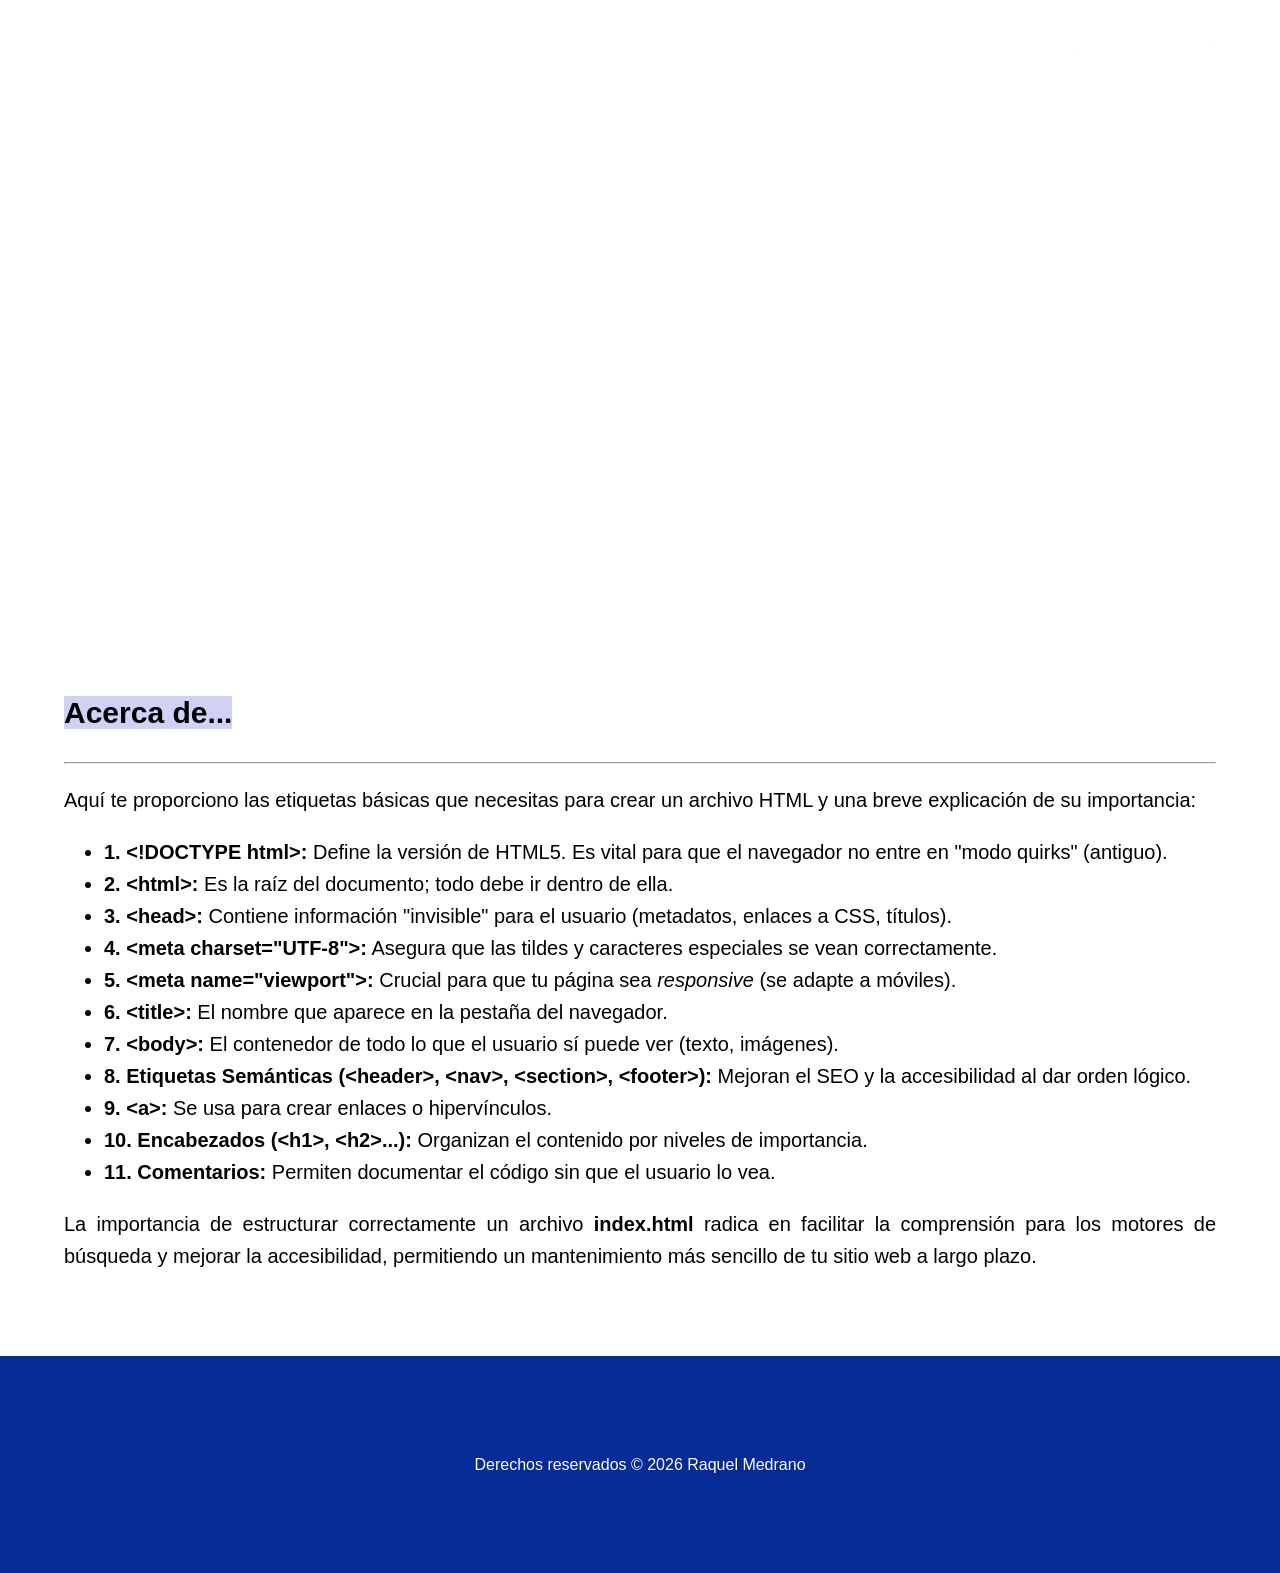
==== about.html @ b56dda62 "primer cambio" ====
<!DOCTYPE html>
<html lang="es">
<head>
    <meta charset="UTF-8">
    <meta name="viewport" content="width=device-width, initial-scale=1.0">
    <title>Acerca de - CURSO HTML</title>
    <link rel="stylesheet" href="styles.css">
</head>

<body>

    <header id="mi-encabezado">
        <nav>
            <ul>
                <li><a href="index.html">Inicio</a></li>
                <li><a href="about.html">Acerca de</a></li>
                <li><a href="contact.html">Contacto</a></li>
            </ul>
        </nav>

        <div class="header-content">
            <h1>Curso de HTML</h1>
            <p>Acerca de</p>
        </div>
    </header>

    <main>
        <section class="contenido">
            <h2>
                <span style="background-color:rgb(208, 209, 245);">Acerca de...</span>
            </h2>
            
            <hr>

            <article>
                <p>Aquí te proporciono las etiquetas básicas que necesitas para crear un archivo HTML y una breve explicación de su importancia:</p>

                <ul>
                    <li><strong>1. &lt;!DOCTYPE html&gt;:</strong> Define la versión de HTML5. Es vital para que el navegador no entre en "modo quirks" (antiguo).</li>
                    <li><strong>2. &lt;html&gt;:</strong> Es la raíz del documento; todo debe ir dentro de ella.</li>
                    <li><strong>3. &lt;head&gt;:</strong> Contiene información "invisible" para el usuario (metadatos, enlaces a CSS, títulos).</li>
                    <li><strong>4. &lt;meta charset="UTF-8"&gt;:</strong> Asegura que las tildes y caracteres especiales se vean correctamente.</li>
                    <li><strong>5. &lt;meta name="viewport"&gt;:</strong> Crucial para que tu página sea <em>responsive</em> (se adapte a móviles).</li>
                    <li><strong>6. &lt;title&gt;:</strong> El nombre que aparece en la pestaña del navegador.</li>
                    <li><strong>7. &lt;body&gt;:</strong> El contenedor de todo lo que el usuario sí puede ver (texto, imágenes).</li>
                    <li><strong>8. Etiquetas Semánticas (&lt;header&gt;, &lt;nav&gt;, &lt;section&gt;, &lt;footer&gt;):</strong> Mejoran el SEO y la accesibilidad al dar orden lógico.</li>
                    <li><strong>9. &lt;a&gt;:</strong> Se usa para crear enlaces o hipervínculos.</li>
                    <li><strong>10. Encabezados (&lt;h1&gt;, &lt;h2&gt;...):</strong> Organizan el contenido por niveles de importancia.</li>
                    <li><strong>11. Comentarios:</strong> Permiten documentar el código sin que el usuario lo vea.</li>
                </ul>

                <p>
                    La importancia de estructurar correctamente un archivo <strong>index.html</strong> radica en facilitar la comprensión para los motores de búsqueda y mejorar la accesibilidad, permitiendo un mantenimiento más sencillo de tu sitio web a largo plazo.
                </p>
            </article>
        </section>
    </main>

    <footer class="footer">
        <p>Derechos reservados © 2026 Raquel Medrano</p>
    </footer>

    <script src="script.js"></script>

</body>
</html>
---- styles.css ----
/* =========================================
   1. CONFIGURACIÓN GLOBAL (BODY)
   ========================================= */
body {
    /* Elimina los espacios por defecto del navegador */
    margin: 0;
    font-family: Arial, Helvetica, sans-serif;
    line-height: 1.6;
}

/* =========================================
   2. MENÚ DE NAVEGACIÓN (NAV)
   ========================================= */
nav {
    /* Menú transparente y fijo en la parte superior */
    background-color: rgba(255, 255, 255, 0);
    padding: 20px;
    position: fixed;
    top: 0;
    left: 0;
    width: 100%;
    z-index: 1000; /* Asegura que el menú esté por encima de todo */
    transition: background-color 0.5s;
}

nav ul {
    list-style-type: none; /* Quita los puntos de la lista */
    text-align: right;
    margin-right: 3rem;
}

nav li {
    display: inline; /* Coloca los elementos del menú en línea */
    margin-right: 30px;
}

nav a {
    text-decoration: none; /* Quita el subrayado de los links */
    color: #fffdfd;
    font-weight: bold;
}

nav a:hover {
    color: #ff9900; /* Color naranja al pasar el mouse */
}

/* =========================================
   3. ENCABEZADO (HERO SECTION)
   ========================================= */
#mi-encabezado {
    /* Imagen de fondo que cubre toda la sección */
    background-image: url('img/Cuidad.jpg');
    background-size: cover;
    background-position: center;
    height: 35rem;
    
    /* Centrado de texto y color */
    color: #ffffff;
    display: flex; /* Flexbox para ayudar al centrado vertical si fuera necesario */
    flex-direction: column;
    justify-content: center;
    text-align: center;
    padding: 20px;
}

#mi-encabezado h1 {
    font-size: 45px;
    margin-bottom: 10px;
}

#mi-encabezado p {
    font-size: 25px;
}

/* =========================================
   4. CONTENIDO PRINCIPAL
   ========================================= */
.contenido {
    color: #000000;
    font-size: 20px;
    padding: 5%;
    text-align: justify;
}

/* =========================================
   5. PIE DE PÁGINA (FOOTER)
   ========================================= */
.footer {
    background-color: rgb(5, 43, 150); /* Azul oscuro */
    padding: 5rem 1rem; /* Reducido un poco para que no sea excesivo */
    color: #ffffff;
    text-align: center;
}
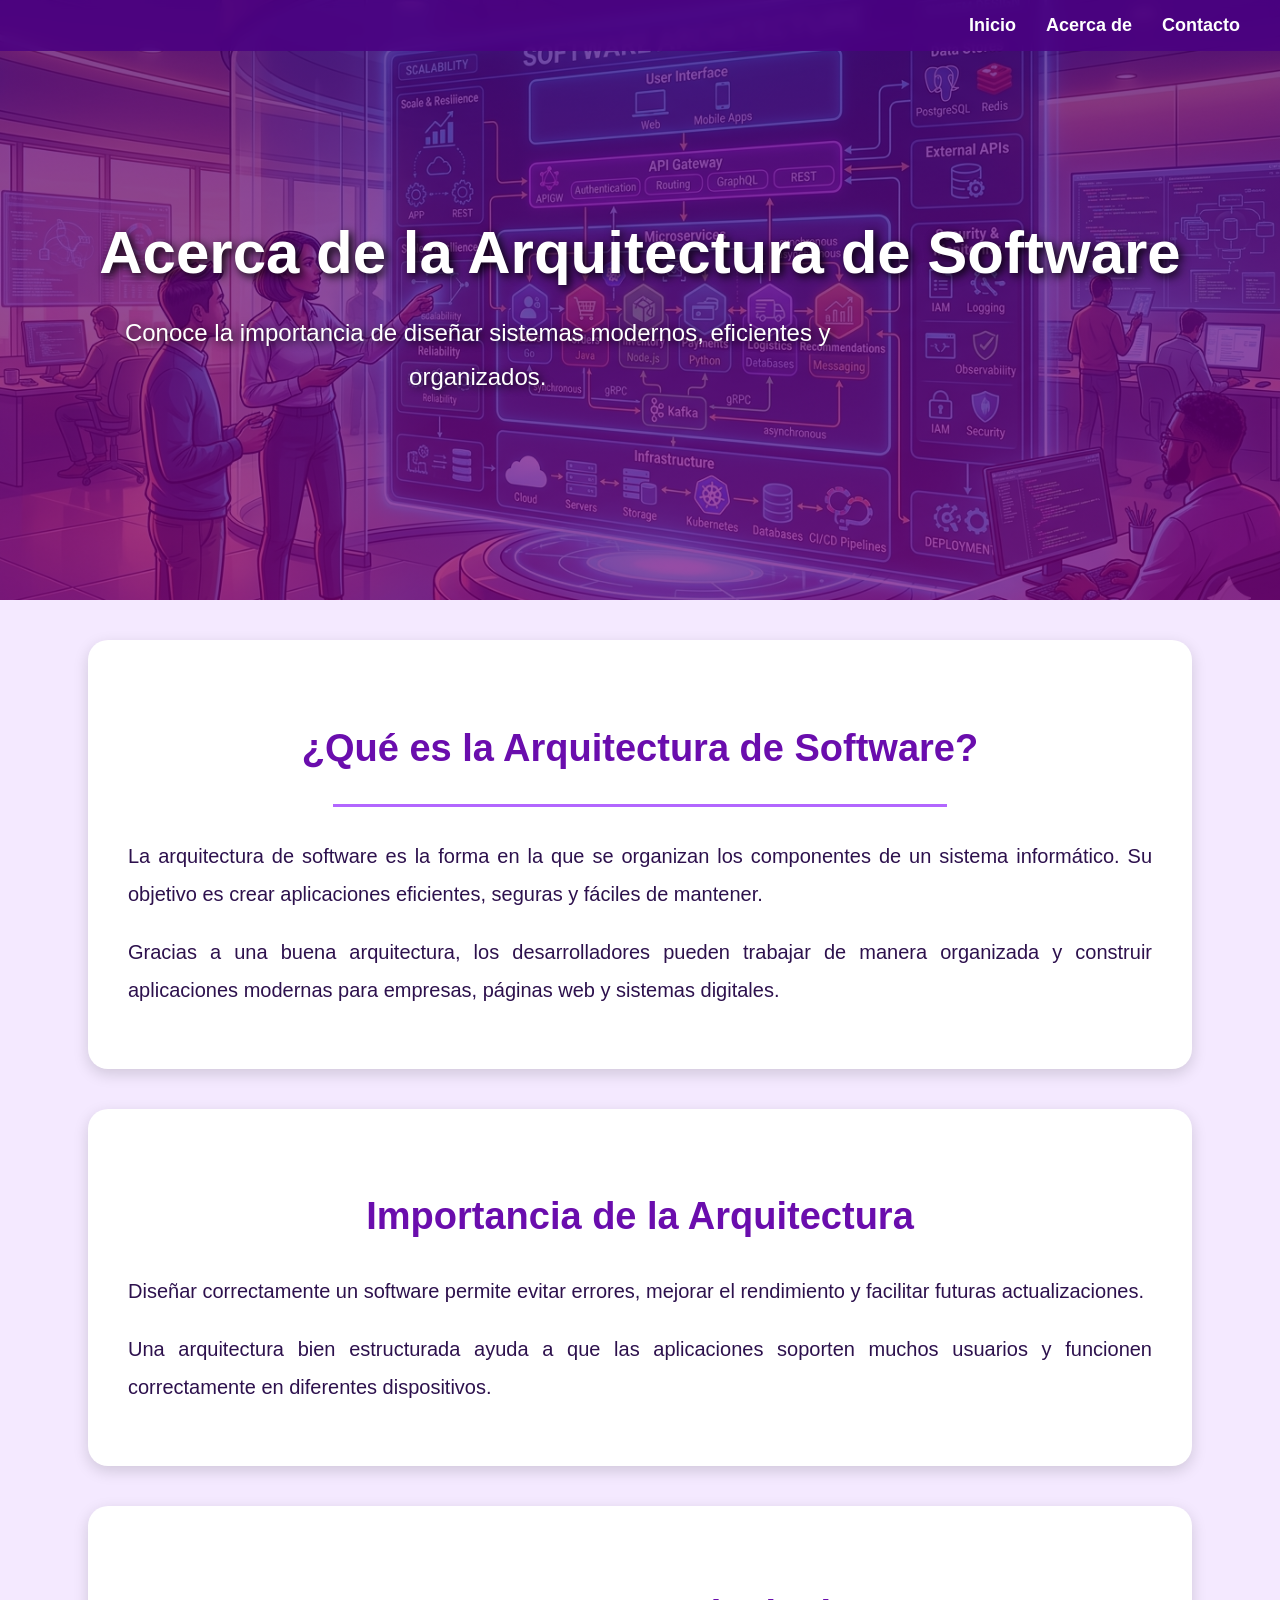
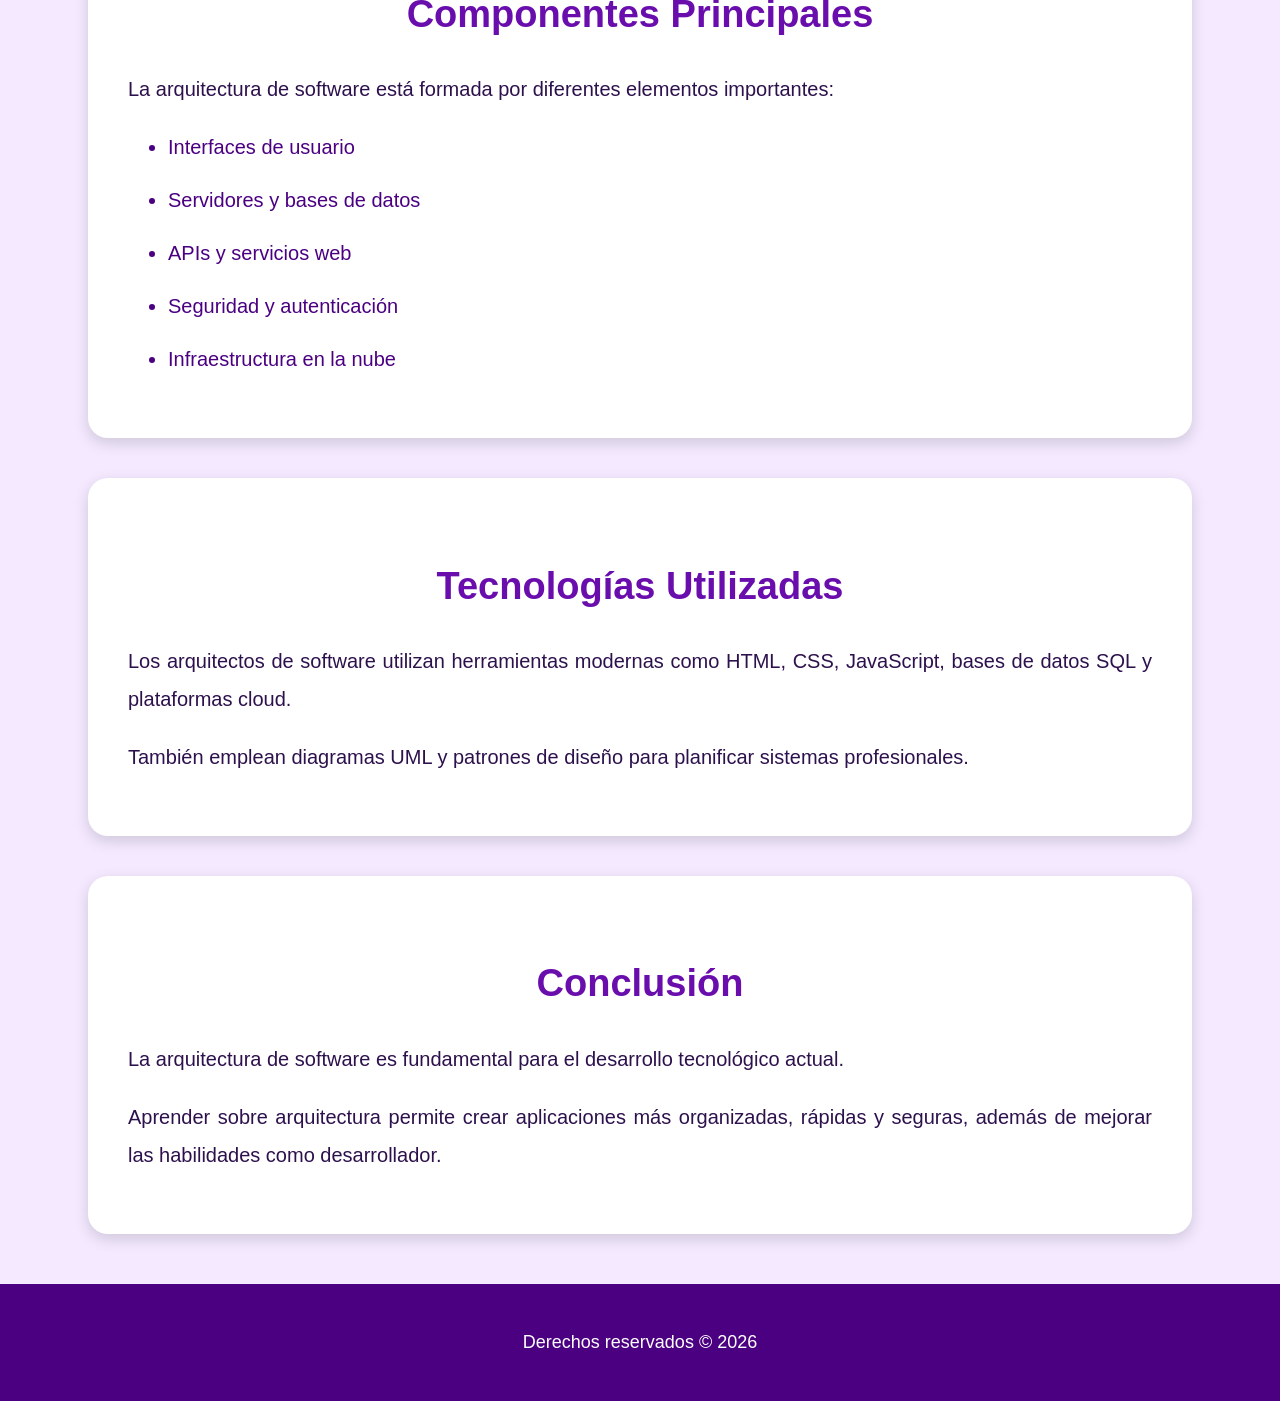
==== commit df3a9d88: "cambios 4" ====
--- a/about.html
+++ b/about.html
@@ -1,65 +1,185 @@
 <!DOCTYPE html>
 <html lang="es">
+
 <head>
+
+    <!-- ========================================= -->
+    <!-- CONFIGURACIÓN GENERAL DE LA PÁGINA -->
+    <!-- ========================================= -->
     <meta charset="UTF-8">
+
+    <!-- ADAPTAR LA PÁGINA A CELULARES -->
     <meta name="viewport" content="width=device-width, initial-scale=1.0">
-    <title>Acerca de - CURSO HTML</title>
+
+    <!-- TÍTULO DE LA PÁGINA -->
+    <title>Acerca de | Arquitectura de Software</title>
+
+    <!-- ENLACE AL ARCHIVO CSS -->
     <link rel="stylesheet" href="styles.css">
+
 </head>
 
 <body>
 
+    <!-- ========================================= -->
+    <!-- ENCABEZADO PRINCIPAL -->
+    <!-- ========================================= -->
     <header id="mi-encabezado">
+
+        <!-- MENÚ DE NAVEGACIÓN -->
         <nav>
+
             <ul>
+
                 <li><a href="index.html">Inicio</a></li>
+
                 <li><a href="about.html">Acerca de</a></li>
+
                 <li><a href="contact.html">Contacto</a></li>
+
             </ul>
+
         </nav>
 
-        <div class="header-content">
-            <h1>Curso de HTML</h1>
-            <p>Acerca de</p>
+        <!-- TEXTO DEL ENCABEZADO -->
+        <div class="texto-encabezado">
+
+            <h1>Acerca de la Arquitectura de Software</h1>
+
+            <p>
+                Conoce la importancia de diseñar sistemas modernos,
+                eficientes y organizados.
+            </p>
+
         </div>
+
     </header>
 
+    <!-- ========================================= -->
+    <!-- CONTENIDO PRINCIPAL -->
+    <!-- ========================================= -->
     <main>
+
+        <!-- SECCIÓN INTRODUCTORIA -->
         <section class="contenido">
-            <h2>
-                <span style="background-color:rgb(208, 209, 245);">Acerca de...</span>
-            </h2>
-            
+
+            <h2>¿Qué es la Arquitectura de Software?</h2>
+
             <hr>
 
-            <article>
-                <p>Aquí te proporciono las etiquetas básicas que necesitas para crear un archivo HTML y una breve explicación de su importancia:</p>
+            <p>
+                La arquitectura de software es la forma en la que
+                se organizan los componentes de un sistema informático.
+                Su objetivo es crear aplicaciones eficientes,
+                seguras y fáciles de mantener.
+            </p>
 
-                <ul>
-                    <li><strong>1. &lt;!DOCTYPE html&gt;:</strong> Define la versión de HTML5. Es vital para que el navegador no entre en "modo quirks" (antiguo).</li>
-                    <li><strong>2. &lt;html&gt;:</strong> Es la raíz del documento; todo debe ir dentro de ella.</li>
-                    <li><strong>3. &lt;head&gt;:</strong> Contiene información "invisible" para el usuario (metadatos, enlaces a CSS, títulos).</li>
-                    <li><strong>4. &lt;meta charset="UTF-8"&gt;:</strong> Asegura que las tildes y caracteres especiales se vean correctamente.</li>
-                    <li><strong>5. &lt;meta name="viewport"&gt;:</strong> Crucial para que tu página sea <em>responsive</em> (se adapte a móviles).</li>
-                    <li><strong>6. &lt;title&gt;:</strong> El nombre que aparece en la pestaña del navegador.</li>
-                    <li><strong>7. &lt;body&gt;:</strong> El contenedor de todo lo que el usuario sí puede ver (texto, imágenes).</li>
-                    <li><strong>8. Etiquetas Semánticas (&lt;header&gt;, &lt;nav&gt;, &lt;section&gt;, &lt;footer&gt;):</strong> Mejoran el SEO y la accesibilidad al dar orden lógico.</li>
-                    <li><strong>9. &lt;a&gt;:</strong> Se usa para crear enlaces o hipervínculos.</li>
-                    <li><strong>10. Encabezados (&lt;h1&gt;, &lt;h2&gt;...):</strong> Organizan el contenido por niveles de importancia.</li>
-                    <li><strong>11. Comentarios:</strong> Permiten documentar el código sin que el usuario lo vea.</li>
-                </ul>
+            <p>
+                Gracias a una buena arquitectura,
+                los desarrolladores pueden trabajar de manera organizada
+                y construir aplicaciones modernas para empresas,
+                páginas web y sistemas digitales.
+            </p>
 
-                <p>
-                    La importancia de estructurar correctamente un archivo <strong>index.html</strong> radica en facilitar la comprensión para los motores de búsqueda y mejorar la accesibilidad, permitiendo un mantenimiento más sencillo de tu sitio web a largo plazo.
-                </p>
-            </article>
         </section>
+
+        <!-- SECCIÓN SOBRE SU IMPORTANCIA -->
+        <section class="contenido">
+
+            <h2>Importancia de la Arquitectura</h2>
+
+            <p>
+                Diseñar correctamente un software permite evitar errores,
+                mejorar el rendimiento y facilitar futuras actualizaciones.
+            </p>
+
+            <p>
+                Una arquitectura bien estructurada ayuda a que
+                las aplicaciones soporten muchos usuarios
+                y funcionen correctamente en diferentes dispositivos.
+            </p>
+
+        </section>
+
+        <!-- SECCIÓN DE COMPONENTES -->
+        <section class="contenido">
+
+            <h2>Componentes Principales</h2>
+
+            <p>
+                La arquitectura de software está formada
+                por diferentes elementos importantes:
+            </p>
+
+            <!-- LISTA DE COMPONENTES -->
+            <ul>
+
+                <li>Interfaces de usuario</li>
+
+                <li>Servidores y bases de datos</li>
+
+                <li>APIs y servicios web</li>
+
+                <li>Seguridad y autenticación</li>
+
+                <li>Infraestructura en la nube</li>
+
+            </ul>
+
+        </section>
+
+        <!-- SECCIÓN DE TECNOLOGÍAS -->
+        <section class="contenido">
+
+            <h2>Tecnologías Utilizadas</h2>
+
+            <p>
+                Los arquitectos de software utilizan herramientas
+                modernas como HTML, CSS, JavaScript,
+                bases de datos SQL y plataformas cloud.
+            </p>
+
+            <p>
+                También emplean diagramas UML y patrones de diseño
+                para planificar sistemas profesionales.
+            </p>
+
+        </section>
+
+        <!-- SECCIÓN FINAL -->
+        <section class="contenido">
+
+            <h2>Conclusión</h2>
+
+            <p>
+                La arquitectura de software es fundamental
+                para el desarrollo tecnológico actual.
+            </p>
+
+            <p>
+                Aprender sobre arquitectura permite crear aplicaciones
+                más organizadas, rápidas y seguras,
+                además de mejorar las habilidades como desarrollador.
+            </p>
+
+        </section>
+
     </main>
 
+    <!-- ========================================= -->
+    <!-- PIE DE PÁGINA -->
+    <!-- ========================================= -->
     <footer class="footer">
-        <p>Derechos reservados © 2026 Raquel Medrano</p>
+
+        <p>
+            Derechos reservados © 2026
+        </p>
+
     </footer>
 
+    <!-- ========================================= -->
+    <!-- ARCHIVO JAVASCRIPT -->
+    <!-- ========================================= -->
     <script src="script.js"></script>
 
 </body>
--- a/styles.css
+++ b/styles.css
@@ -1,93 +1,342 @@
 /* =========================================
-   1. CONFIGURACIÓN GLOBAL (BODY)
-   ========================================= */
-body {
-    /* Elimina los espacios por defecto del navegador */
+   CONFIGURACIÓN GENERAL
+========================================= */
+
+body{
     margin: 0;
+    padding: 0;
     font-family: Arial, Helvetica, sans-serif;
-    line-height: 1.6;
-}
-
-/* =========================================
-   2. MENÚ DE NAVEGACIÓN (NAV)
-   ========================================= */
-nav {
-    /* Menú transparente y fijo en la parte superior */
-    background-color: rgba(255, 255, 255, 0);
-    padding: 20px;
-    position: fixed;
-    top: 0;
-    left: 0;
-    width: 100%;
-    z-index: 1000; /* Asegura que el menú esté por encima de todo */
-    transition: background-color 0.5s;
-}
-
-nav ul {
-    list-style-type: none; /* Quita los puntos de la lista */
-    text-align: right;
-    margin-right: 3rem;
-}
-
-nav li {
-    display: inline; /* Coloca los elementos del menú en línea */
-    margin-right: 30px;
-}
-
-nav a {
-    text-decoration: none; /* Quita el subrayado de los links */
-    color: #fffdfd;
-    font-weight: bold;
-}
-
-nav a:hover {
-    color: #ff9900; /* Color naranja al pasar el mouse */
-}
-
-/* =========================================
-   3. ENCABEZADO (HERO SECTION)
-   ========================================= */
-#mi-encabezado {
-    /* Imagen de fondo que cubre toda la sección */
-    background-image: url('img/Cuidad.jpg');
+    background-color: #f4e9ff;
+    color: #2d114d;
+}
+
+/* Suaviza el desplazamiento */
+html{
+    scroll-behavior: smooth;
+}
+
+/* =========================================
+   ENCABEZADO PRINCIPAL
+========================================= */
+
+#mi-encabezado{
+
+    /* Imagen con efecto oscuro */
+    background-image:
+    linear-gradient(
+        rgba(75, 0, 130, 0.7),
+        rgba(128, 0, 128, 0.7)
+    ),
+    url('img/Gemini_Generated_Image_ehv54oehv54oehv5 (1).png');
+
     background-size: cover;
     background-position: center;
+
+    /* Tamaño del encabezado */
     height: 35rem;
-    
-    /* Centrado de texto y color */
-    color: #ffffff;
-    display: flex; /* Flexbox para ayudar al centrado vertical si fuera necesario */
+
+    /* Organización del contenido */
+    display: flex;
     flex-direction: column;
     justify-content: center;
+    align-items: center;
+
+    /* Texto */
     text-align: center;
+    color: white;
+
     padding: 20px;
 }
 
-#mi-encabezado h1 {
-    font-size: 45px;
-    margin-bottom: 10px;
-}
-
-#mi-encabezado p {
-    font-size: 25px;
-}
-
-/* =========================================
-   4. CONTENIDO PRINCIPAL
-   ========================================= */
-.contenido {
-    color: #000000;
+/* =========================================
+   TEXTO DEL ENCABEZADO
+========================================= */
+
+/* Título principal */
+#mi-encabezado h1{
+
+    font-size: 60px;
+    margin-bottom: 15px;
+
+    text-shadow: 3px 3px 10px black;
+}
+
+/* Descripción */
+#mi-encabezado p{
+
+    font-size: 24px;
+    width: 70%;
+
+    line-height: 1.8;
+
+    text-shadow: 2px 2px 8px black;
+}
+
+/* =========================================
+   MENÚ DE NAVEGACIÓN
+========================================= */
+
+nav{
+
+    background-color: rgba(75, 0, 130, 0.85);
+
+    padding: 15px;
+
+    position: fixed;
+
+    top: 0;
+    width: 100%;
+
+    z-index: 1000;
+
+    backdrop-filter: blur(5px);
+}
+
+/* Lista */
+nav ul{
+
+    list-style: none;
+
+    display: flex;
+
+    justify-content: flex-end;
+
+    gap: 30px;
+
+    margin: 0;
+    padding-right: 40px;
+}
+
+/* Elementos */
+nav li{
+    display: inline;
+}
+
+/* Enlaces */
+nav a{
+
+    text-decoration: none;
+
+    color: white;
+
+    font-size: 18px;
+    font-weight: bold;
+
+    transition: 0.3s;
+}
+
+/* Hover */
+nav a:hover{
+
+    color: #ffccff;
+
+    border-bottom: 2px solid white;
+}
+
+/* =========================================
+   CONTENIDO PRINCIPAL
+========================================= */
+
+.contenido{
+
+    background-color: white;
+
+    margin: 40px auto;
+
+    width: 80%;
+
+    padding: 40px;
+
+    border-radius: 20px;
+
+    box-shadow: 0px 5px 15px rgba(0,0,0,0.15);
+
+    line-height: 1.9;
+
+    text-align: justify;
+
     font-size: 20px;
-    padding: 5%;
-    text-align: justify;
-}
-
-/* =========================================
-   5. PIE DE PÁGINA (FOOTER)
-   ========================================= */
-.footer {
-    background-color: rgb(5, 43, 150); /* Azul oscuro */
-    padding: 5rem 1rem; /* Reducido un poco para que no sea excesivo */
-    color: #ffffff;
+}
+
+/* =========================================
+   TÍTULOS
+========================================= */
+
+.contenido h2{
+
+    color: #6a0dad;
+
+    font-size: 38px;
+
     text-align: center;
-}+
+    margin-bottom: 20px;
+}
+
+/* Línea decorativa */
+hr{
+
+    border: none;
+
+    height: 3px;
+
+    background-color: #b266ff;
+
+    width: 60%;
+
+    margin-bottom: 30px;
+}
+
+/* =========================================
+   LISTAS
+========================================= */
+
+.contenido ul{
+
+    margin-top: 20px;
+
+    padding-left: 40px;
+}
+
+.contenido li{
+
+    margin-bottom: 15px;
+
+    color: #4b0082;
+}
+
+/* =========================================
+   IMAGEN DE CONTACTO
+========================================= */
+
+.imagen-contacto{
+
+    width: 100%;
+
+    max-width: 500px;
+
+    display: block;
+
+    margin: 20px auto;
+
+    border-radius: 20px;
+
+    box-shadow: 0px 5px 15px rgba(0,0,0,0.2);
+}
+
+/* =========================================
+   FORMULARIO
+========================================= */
+
+form{
+
+    display: flex;
+
+    flex-direction: column;
+
+    gap: 15px;
+}
+
+/* Campos */
+input,
+textarea{
+
+    padding: 15px;
+
+    border-radius: 10px;
+
+    border: 2px solid #c084fc;
+
+    font-size: 16px;
+}
+
+/* Efecto al seleccionar */
+input:focus,
+textarea:focus{
+
+    outline: none;
+
+    border-color: #6a0dad;
+
+    box-shadow: 0px 0px 10px rgba(106, 13, 173, 0.4);
+}
+
+/* Botón */
+button{
+
+    background-color: #6a0dad;
+
+    color: white;
+
+    border: none;
+
+    padding: 15px;
+
+    border-radius: 10px;
+
+    font-size: 18px;
+
+    font-weight: bold;
+
+    cursor: pointer;
+
+    transition: 0.3s;
+}
+
+/* Hover del botón */
+button:hover{
+
+    background-color: #8a2be2;
+
+    transform: scale(1.03);
+}
+
+/* =========================================
+   PIE DE PÁGINA
+========================================= */
+
+.footer{
+
+    background-color: #4b0082;
+
+    color: white;
+
+    text-align: center;
+
+    padding: 30px;
+
+    margin-top: 50px;
+
+    font-size: 18px;
+}
+
+/* =========================================
+   RESPONSIVE PARA CELULARES
+========================================= */
+
+@media(max-width: 768px){
+
+    #mi-encabezado h1{
+        font-size: 40px;
+    }
+
+    #mi-encabezado p{
+        width: 90%;
+        font-size: 18px;
+    }
+
+    nav ul{
+        justify-content: center;
+        padding-right: 0;
+    }
+
+    .contenido{
+        width: 90%;
+        padding: 25px;
+        font-size: 18px;
+    }
+
+    .contenido h2{
+        font-size: 30px;
+    }
+} 
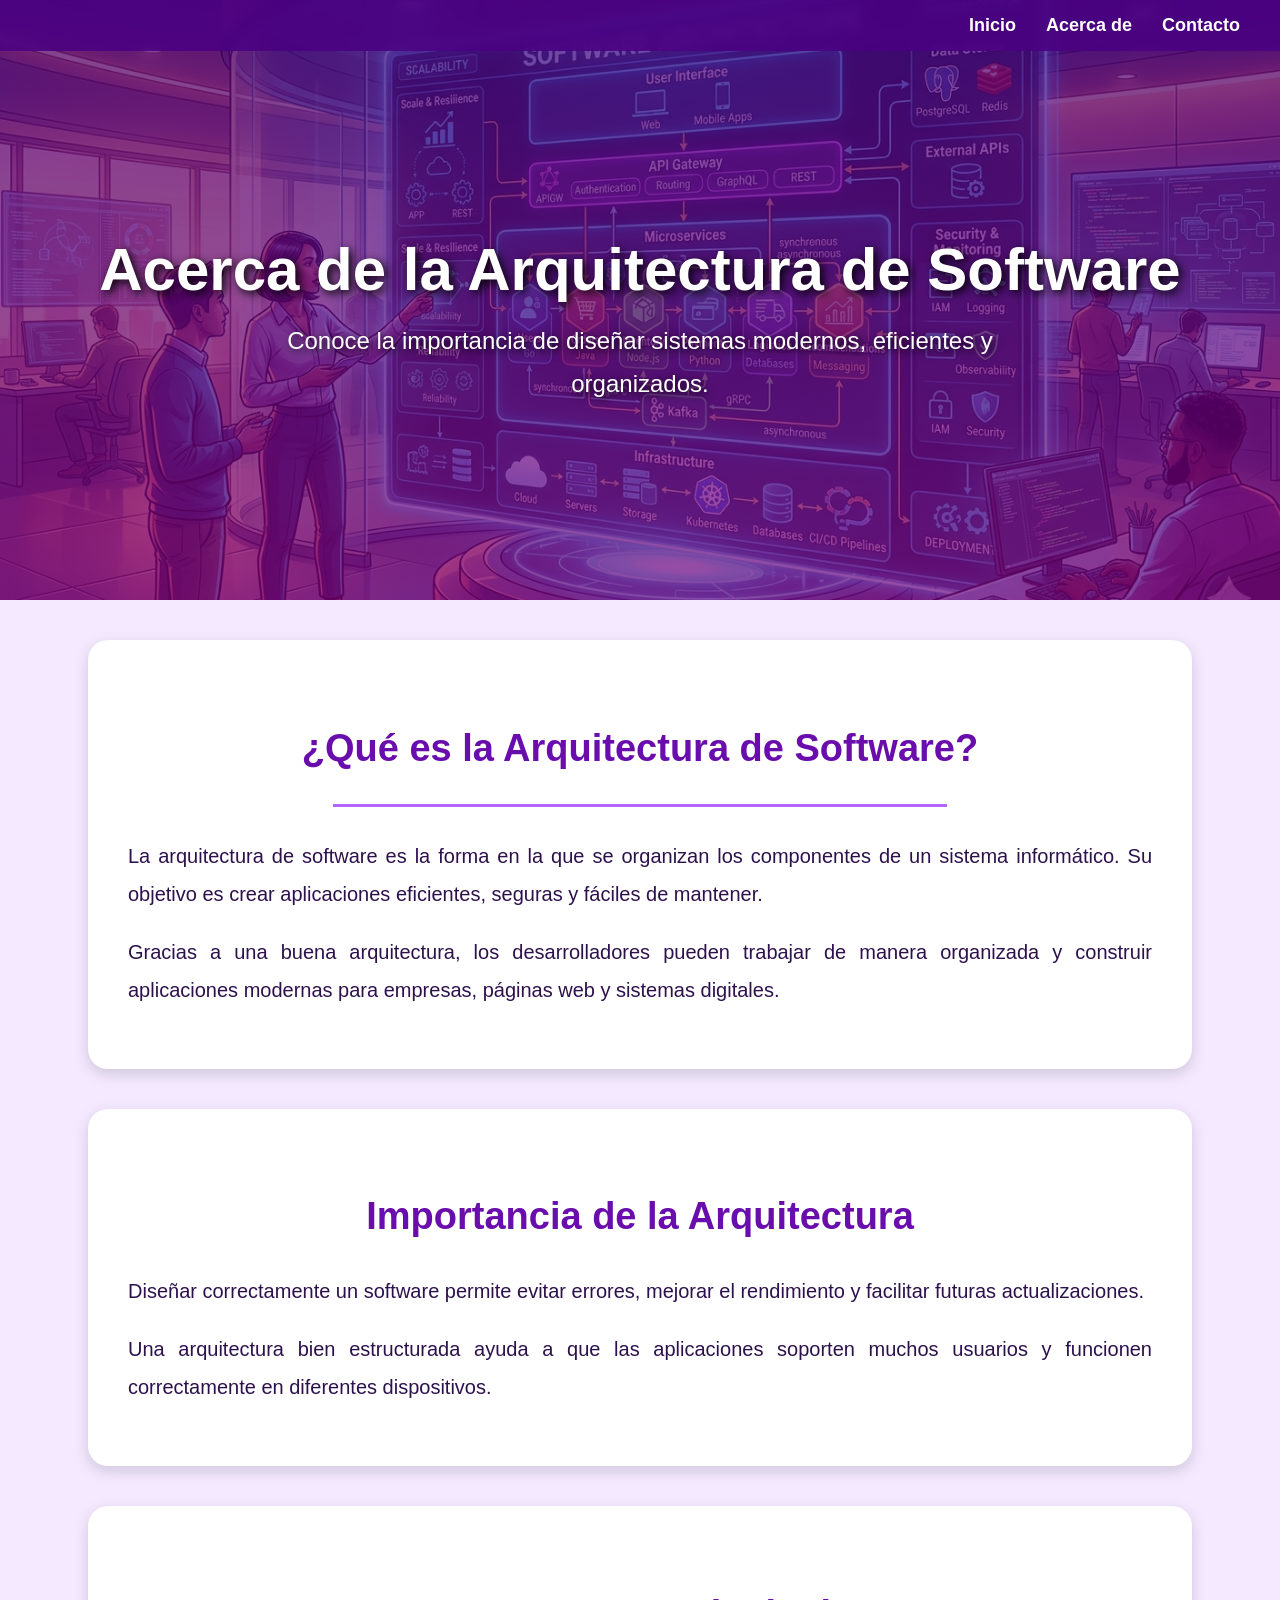
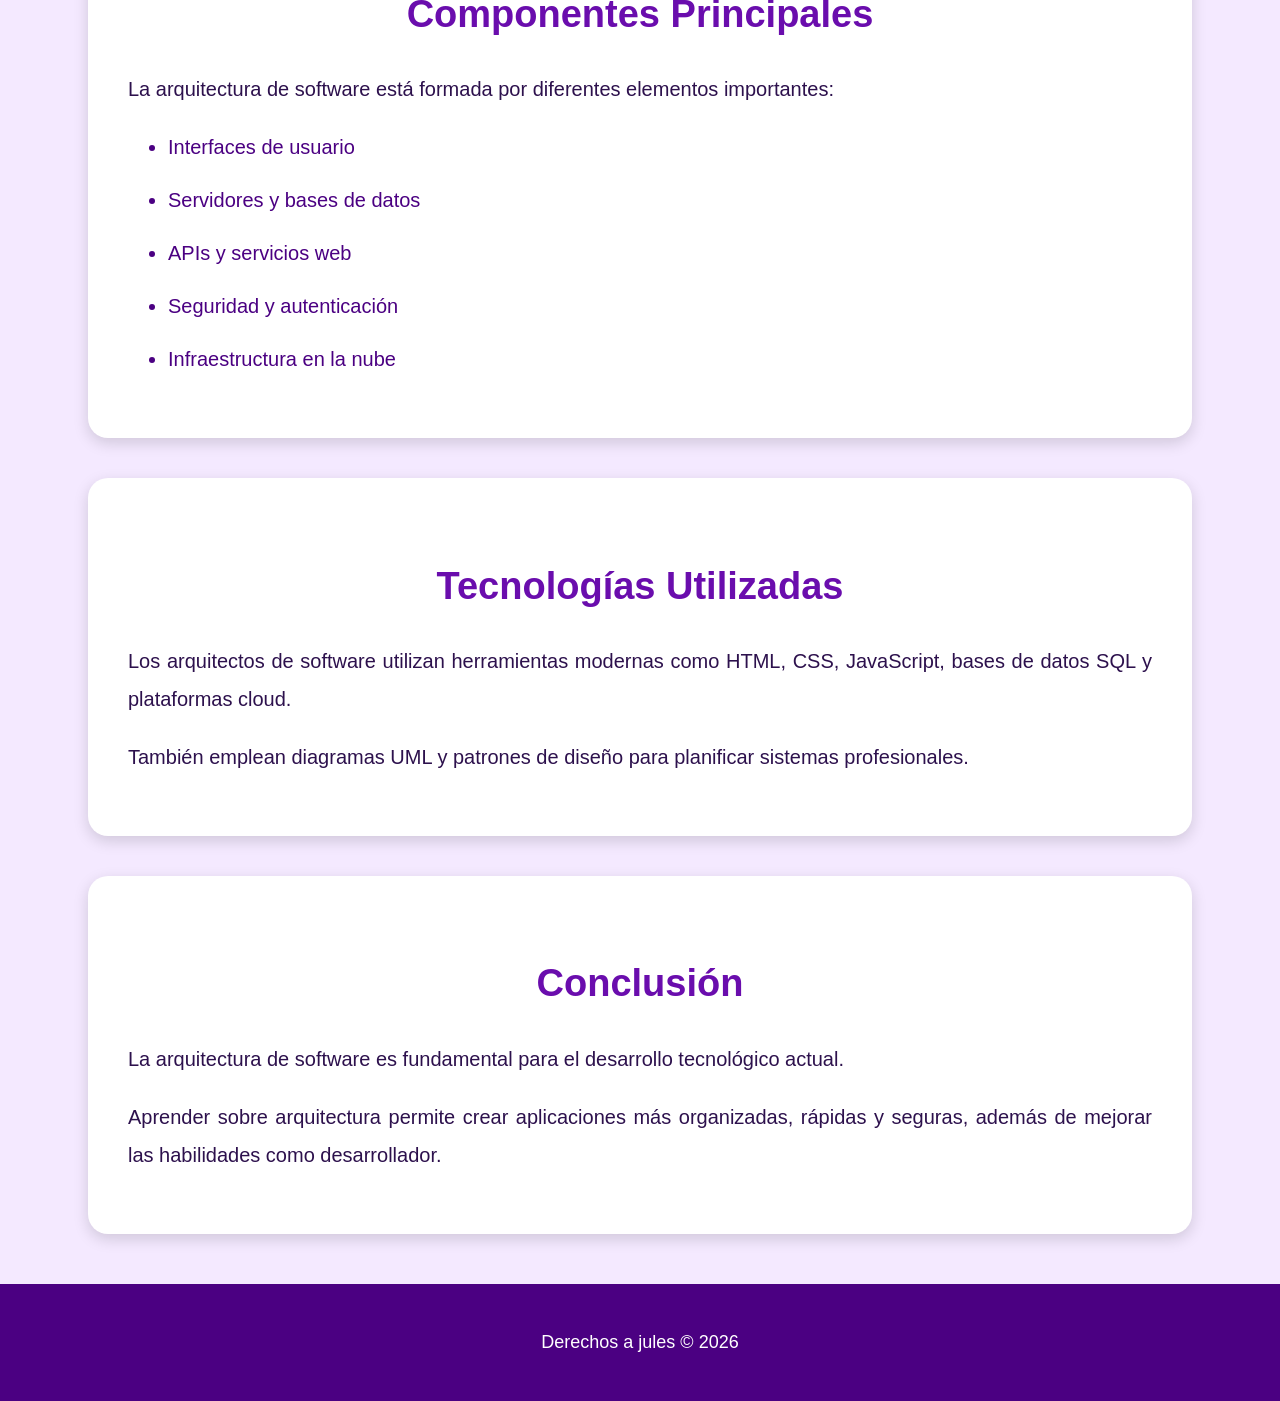
==== commit b078bbb7: "cammbio5" ====
--- a/about.html
+++ b/about.html
@@ -172,7 +172,7 @@
     <footer class="footer">
 
         <p>
-            Derechos reservados © 2026
+            Derechos a jules © 2026
         </p>
 
     </footer>
--- a/styles.css
+++ b/styles.css
@@ -41,13 +41,41 @@
     justify-content: center;
     align-items: center;
 
-    /* Texto */
+    /* Centra todo el texto */
     text-align: center;
+
     color: white;
 
     padding: 20px;
 }
 
+/* CONTENEDOR DEL TEXTO */
+.texto-encabezado{
+
+    display: flex;
+    flex-direction: column;
+    align-items: center;
+    justify-content: center;
+}
+
+/* TÍTULO */
+.texto-encabezado h1{
+
+    font-size: 60px;
+    margin-bottom: 10px;
+}
+
+/* SUBTÍTULO */
+.texto-encabezado p{
+
+    font-size: 28px;
+
+    text-align: center;
+
+    margin: 0 auto;
+
+    width: 100%;
+}
 /* =========================================
    TEXTO DEL ENCABEZADO
 ========================================= */
